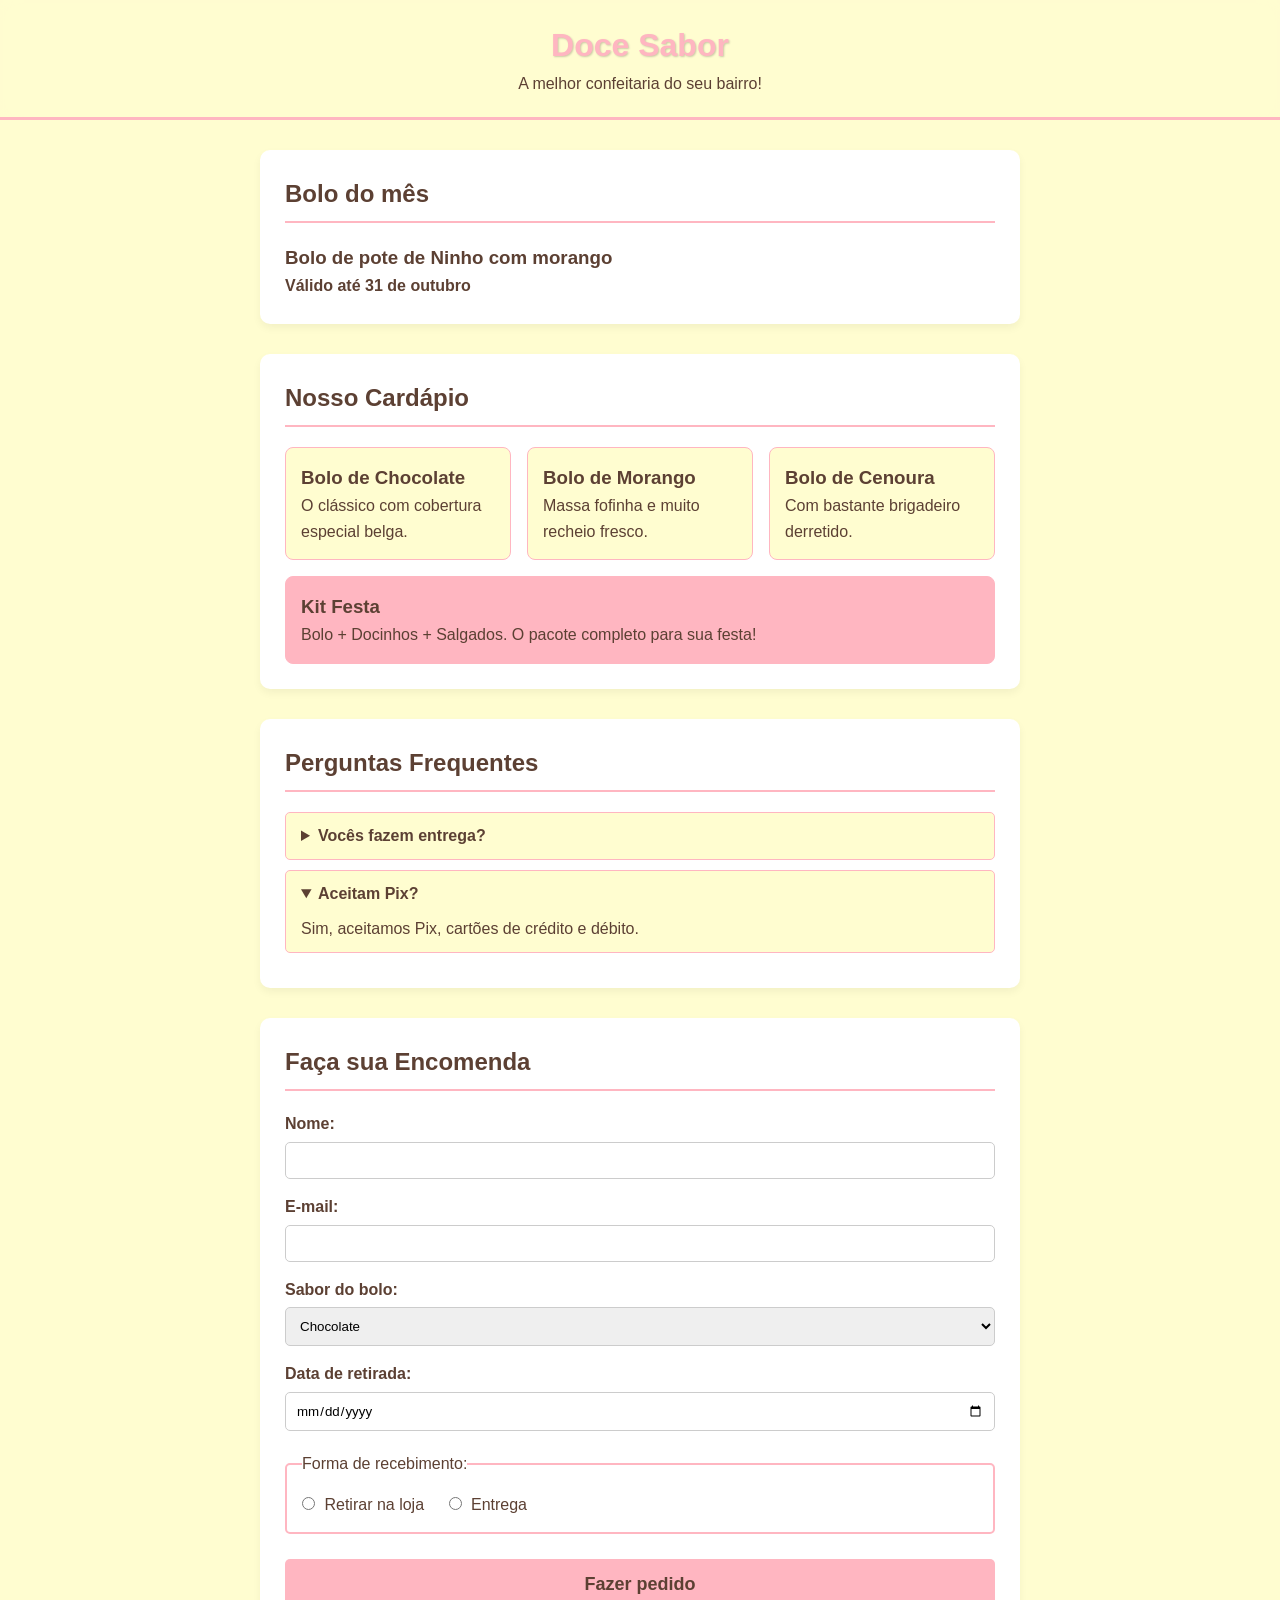
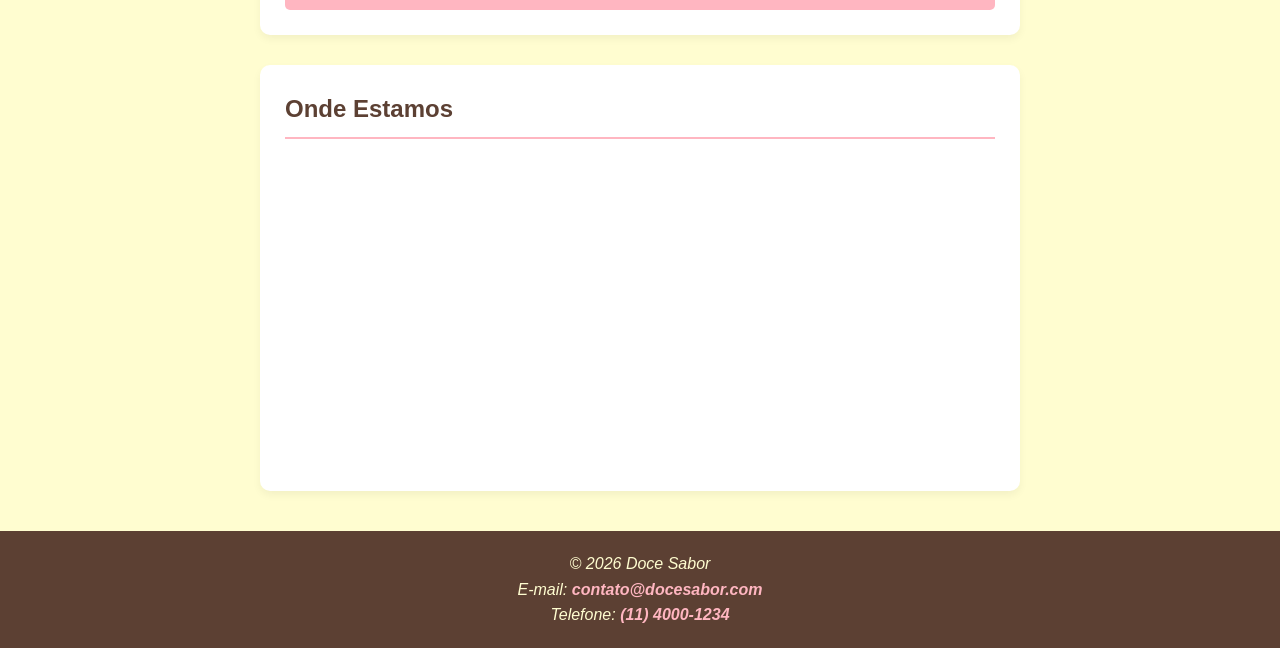
==== index.html @ 367946f3 "Doce Sabor" ====
<!DOCTYPE html>
<html lang="pt-BR">
<head>
    <meta charset="UTF-8">
    <meta name="viewport" content="width=device-width, initial-scale=1.0">
    <title>Doce Sabor</title>
    <!-- Ligação correta com o arquivo dentro da pasta css -->
    <link rel="stylesheet" href="/css/style.css">
</head>
<body>
    
    <!-- Cabeçalho com Glassmorphism (feito no CSS) -->
    <header>
        <h1>Doce Sabor</h1>
        <p>A melhor confeitaria do seu bairro!</p>
    </header>

    <main>
        <!-- Bolo do mês -->
        <section class="secao-padrao">
            <article class="bolo-mes">
                <h2>Bolo do mês</h2>
                <h3>Bolo de pote de Ninho com morango</h3>
                <p><strong>Válido até 31 de outubro</strong></p>
            </article>
        </section>

        <!-- Cardápio usando CSS Grid -->
        <section class="secao-padrao">
            <h2>Nosso Cardápio</h2>
            <div class="cardapio">
                <article class="card">
                    <h3>Bolo de Chocolate</h3>
                    <p>O clássico com cobertura especial belga.</p>
                </article>
                <article class="card">
                    <h3>Bolo de Morango</h3>
                    <p>Massa fofinha e muito recheio fresco.</p>
                </article>
                <article class="card">
                    <h3>Bolo de Cenoura</h3>
                    <p>Com bastante brigadeiro derretido.</p>
                </article>
                <!-- Destaque que ocupa todas as colunas -->
                <article class="card destaque">
                    <h3>Kit Festa</h3>
                    <p>Bolo + Docinhos + Salgados. O pacote completo para sua festa!</p>
                </article>
            </div>
        </section>

        <!-- Perguntas Frequentes (Sem JS) -->
        <section class="secao-padrao">
            <h2>Perguntas Frequentes</h2>
            <details>
                <summary>Vocês fazem entrega?</summary>
                <p>Sim! Entregamos em um raio de até 15km da nossa loja.</p>
            </details>
            <details open>
                <summary>Aceitam Pix?</summary>
                <p>Sim, aceitamos Pix, cartões de crédito e débito.</p>
            </details>
        </section>

        <!-- Formulário de Encomenda -->
        <section class="secao-padrao">
            <h2>Faça sua Encomenda</h2>
            <form action="/encomendas" method="post">
                <label for="nome">Nome:</label>
                <input type="text" id="nome" name="nome" required>

                <label for="email">E-mail:</label>
                <input type="email" id="email" name="email" required>

                <!-- Select com os sabores -->
                <label for="sabor">Sabor do bolo:</label>
                <select id="sabor" name="sabor">
                    <option value="chocolate">Chocolate</option>
                    <option value="morango">Morango</option>
                    <option value="cenoura">Cenoura com Brigadeiro</option>
                </select>

                <!-- Input de data -->
                <label for="data_retirada">Data de retirada:</label>
                <input type="date" id="data_retirada" name="data_retirada" required>

                <!-- Fieldset para os radio buttons (mesmo name) -->
                <fieldset>
                    <legend>Forma de recebimento:</legend>
                    <input type="radio" id="retirar_loja" name="recebimento" value="loja" required>
                    <label for="retirar_loja">Retirar na loja</label>

                    <input type="radio" id="entrega" name="recebimento" value="entrega">
                    <label for="entrega">Entrega</label>
                </fieldset>

                <button type="submit" class="btn-pedido">Fazer pedido</button>
            </form>
        </section>

        <!-- Mapa -->
        <section class="secao-padrao">
            <h2>Onde Estamos</h2>
            <!-- Iframe com o atributo title para acessibilidade -->
            <iframe 
                src="https://www.google.com/maps/embed?pb=!1m18!1m12!1m3!1d233875.61119158383!2d-47.099441705468706!3d-23.664997399999997!2m3!1f0!2f0!3f0!3m2!1i1024!2i768!4f13.1!3m3!1m2!1s0x94ce53ceac17f93b%3A0x3546a122a212c20e!2sDoce%20Sabor%20Confeitaria%20A!5e0!3m2!1spt-BR!2sbr!4v1792253892923!5m2!1spt-BR!2sbr" 
                width="100%" 
                height="300" 
                style="border:0; border-radius: 8px;" 
                allowfullscreen="" 
                loading="lazy"
                title="Mapa de localização da loja Doce Sabor">
            </iframe>
        </section>
    </main>

    <!-- Rodapé Semântico com Contatos Especiais -->
    <footer>
        <address>
            <p>&copy; 2026 Doce Sabor</p>
            <p>E-mail: <a href="mailto:contato@docesabor.com">contato@docesabor.com</a></p>
            <p>Telefone: <a href="tel:+551140001234">(11) 4000-1234</a></p>
        </address>
    </footer>

</body>
</html>
---- css/style.css ----
/* Paleta de Cores usando Variáveis CSS */
:root {
    --cor-rosa: #FFB6C1;
    --cor-marrom: #5C4033;
    --cor-creme: #FFFDD0;
    --cor-branca: #FFFFFF;
}

/* Reset básico */
* {
    box-sizing: border-box;
    margin: 0;
    padding: 0;
    font-family: Arial, sans-serif;
}

body {
    background-color: var(--cor-creme);
    color: var(--cor-marrom);
    line-height: 1.6;
}

/* 1. Header Fixo e Vidro Fosco (Glassmorphism) */
header {
    position: sticky;
    top: 0;
    /* Fundo translúcido */
    background-color: rgba(255, 253, 208, 0.7); 
    /* Filtro de desfoque */
    backdrop-filter: blur(10px);
    -webkit-backdrop-filter: blur(10px);
    z-index: 100;
    padding: 20px;
    text-align: center;
    border-bottom: 3px solid var(--cor-rosa);
}

header h1 {
    color: var(--cor-rosa);
    text-shadow: 1px 1px 2px rgba(0,0,0,0.2);
}

/* Layout Principal */
main {
    max-width: 800px;
    margin: 30px auto;
    padding: 0 20px;
}

.secao-padrao {
    background-color: var(--cor-branca);
    padding: 25px;
    border-radius: 10px;
    margin-bottom: 30px;
    box-shadow: 0 4px 8px rgba(0,0,0,0.05);
}

h2 {
    color: var(--cor-marrom);
    border-bottom: 2px solid var(--cor-rosa);
    padding-bottom: 8px;
    margin-bottom: 20px;
}

/* 2. Grid do Cardápio */
.cardapio {
    display: grid;
    /* 3 Colunas no Desktop */
    grid-template-columns: 1fr 1fr 1fr;
    gap: 16px;
}

.card {
    background-color: var(--cor-creme);
    padding: 15px;
    border-radius: 8px;
    border: 1px solid var(--cor-rosa);
}

.destaque {
    /* Ocupa da primeira até a última linha (todas as colunas) */
    grid-column: 1 / -1; 
    background-color: var(--cor-rosa);
}

/* Estilização de Detalhes (FAQ) */
details {
    background-color: var(--cor-creme);
    padding: 10px 15px;
    margin-bottom: 10px;
    border-radius: 5px;
    border: 1px solid var(--cor-rosa);
}

summary {
    font-weight: bold;
    cursor: pointer;
}

details p {
    margin-top: 10px;
}

/* Formulário */
form label {
    display: block;
    margin-top: 15px;
    font-weight: bold;
}

form input[type="text"],
form input[type="email"],
form input[type="date"],
form select {
    width: 100%;
    padding: 10px;
    margin-top: 5px;
    border: 1px solid #ccc;
    border-radius: 5px;
}

fieldset {
    margin-top: 20px;
    padding: 15px;
    border: 2px solid var(--cor-rosa);
    border-radius: 5px;
}

fieldset label {
    display: inline;
    font-weight: normal;
    margin-right: 20px;
    margin-left: 5px;
}

/* 3. Botão com Transição e Hover */
.btn-pedido {
    display: block;
    width: 100%;
    margin-top: 25px;
    background-color: var(--cor-rosa);
    color: var(--cor-marrom);
    font-size: 18px;
    font-weight: bold;
    border: none;
    padding: 15px;
    border-radius: 5px;
    cursor: pointer;
    /* Prepara a suavidade da animação */
    transition: transform 0.3s ease, background-color 0.3s ease;
}

.btn-pedido:hover {
    /* Cresce o botão suavemente */
    transform: scale(1.05);
    background-color: #ff9eaa;
}

/* Rodapé */
footer {
    background-color: var(--cor-marrom);
    color: var(--cor-creme);
    text-align: center;
    padding: 20px;
    margin-top: 40px;
}

footer a {
    color: var(--cor-rosa);
    text-decoration: none;
    font-weight: bold;
}

footer a:hover {
    text-decoration: underline;
}

/* 4. Media Query para Celulares */
@media (max-width: 768px) {
    .cardapio {
        /* Passa a ter 1 coluna em telas menores que 768px */
        grid-template-columns: 1fr;
    }
}
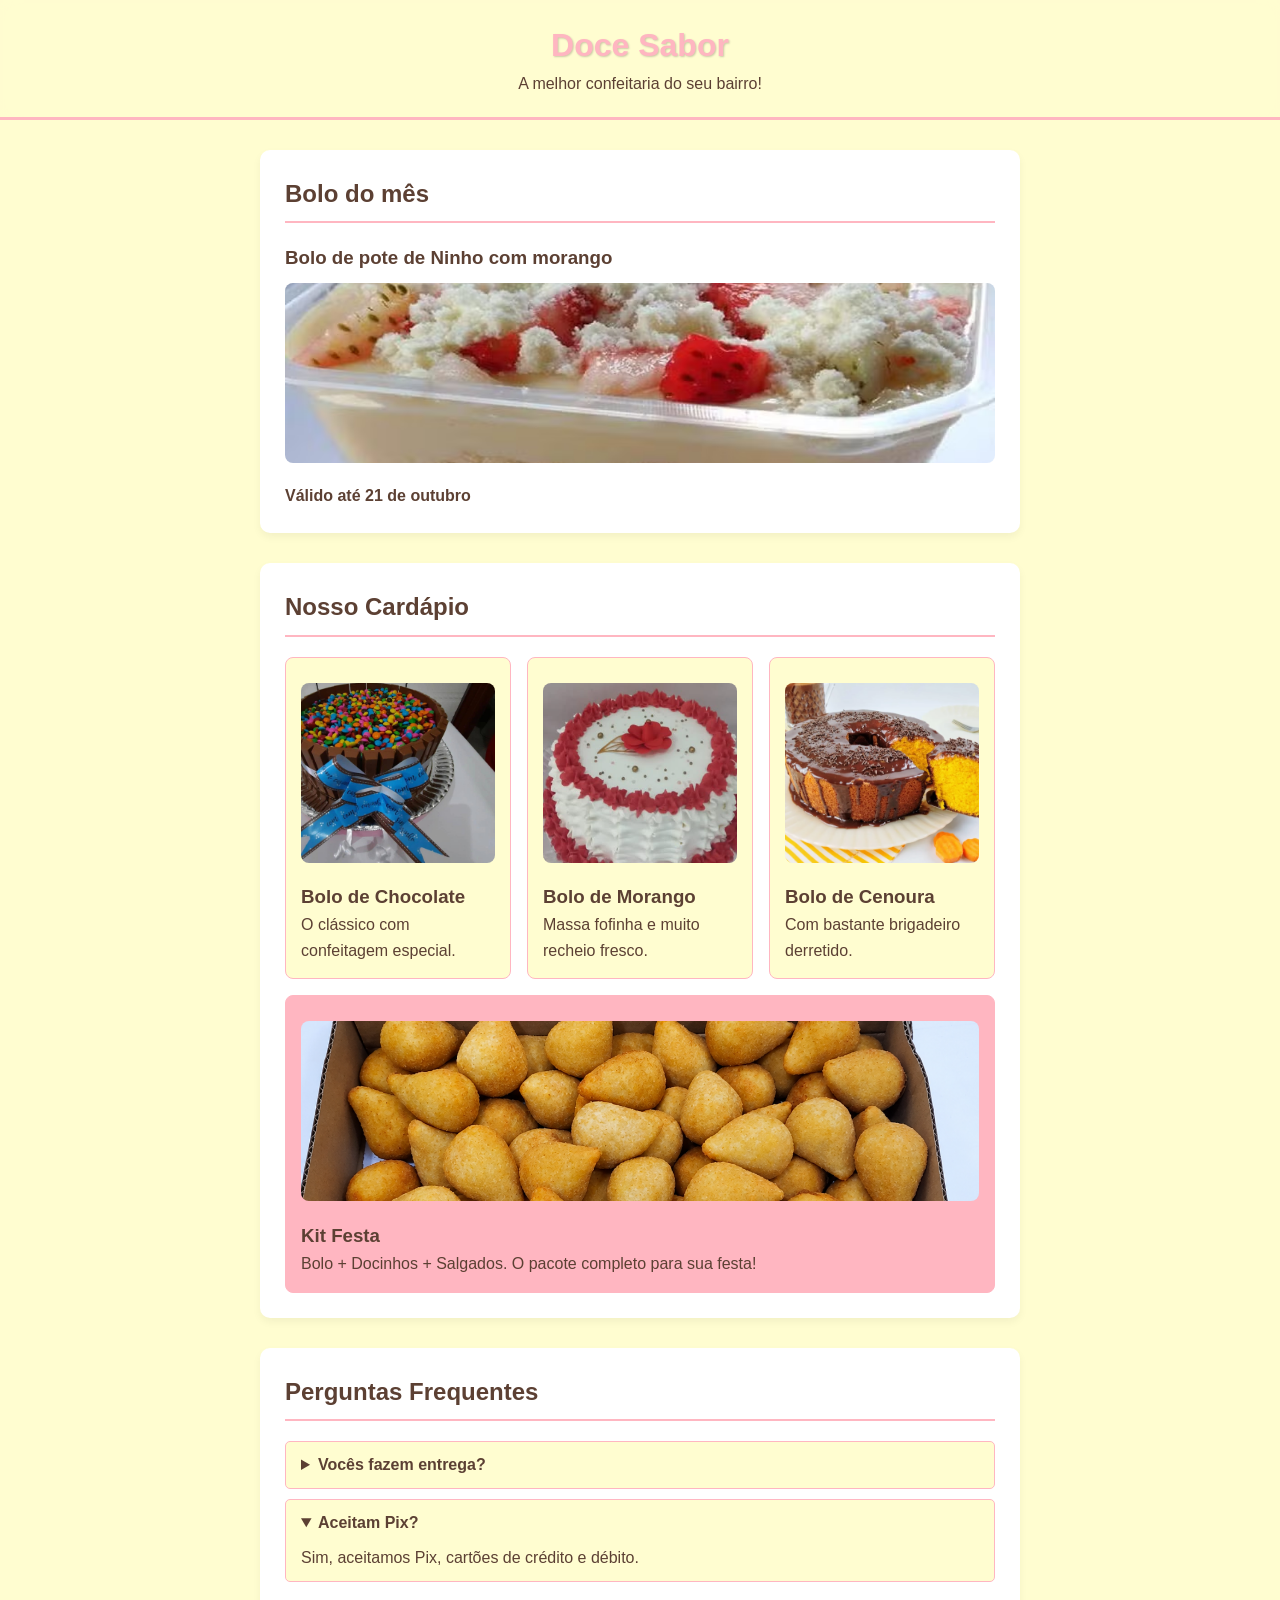
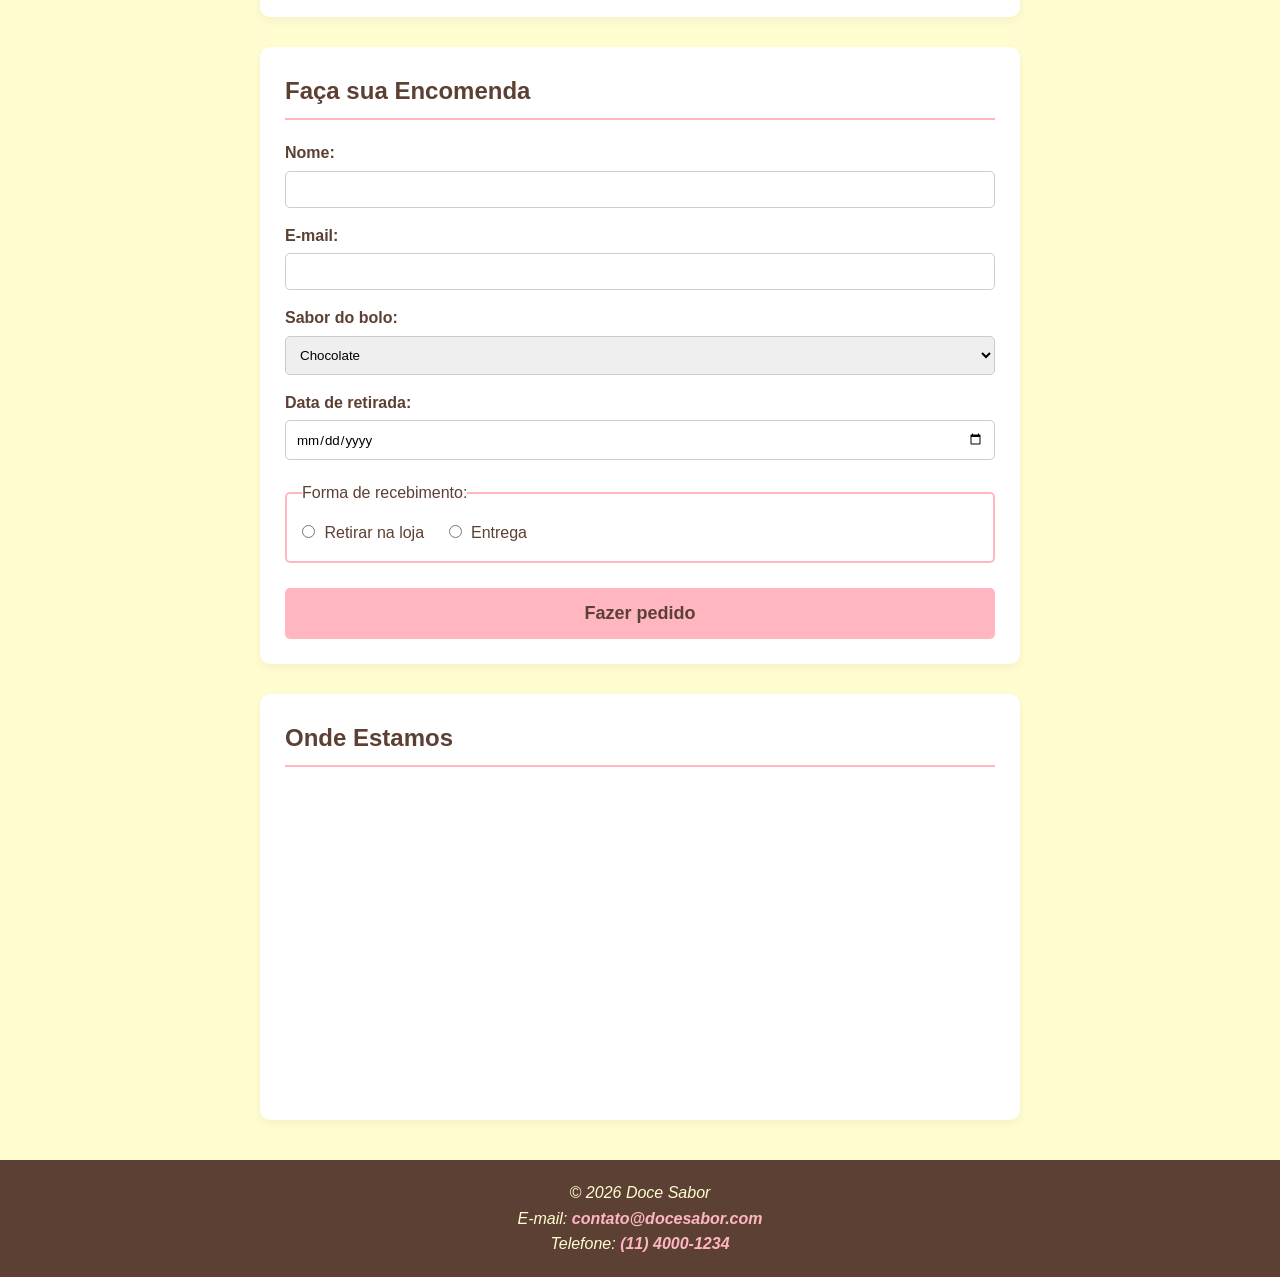
==== commit 5052b8cf: "index e style do prototipo" ====
--- a/index.html
+++ b/index.html
@@ -4,12 +4,11 @@
     <meta charset="UTF-8">
     <meta name="viewport" content="width=device-width, initial-scale=1.0">
     <title>Doce Sabor</title>
-    <!-- Ligação correta com o arquivo dentro da pasta css -->
-    <link rel="stylesheet" href="/css/style.css">
+    <link rel="stylesheet" href="css/style.css">
 </head>
 <body>
     
-    <!-- Cabeçalho com Glassmorphism (feito no CSS) -->
+    <!-- Cabeçalho com Glassmorphism -->
     <header>
         <h1>Doce Sabor</h1>
         <p>A melhor confeitaria do seu bairro!</p>
@@ -21,35 +20,41 @@
             <article class="bolo-mes">
                 <h2>Bolo do mês</h2>
                 <h3>Bolo de pote de Ninho com morango</h3>
-                <p><strong>Válido até 31 de outubro</strong></p>
+                <img src="/img/bolo-no-pote-de-leite-ninho-com-morango.jpg" alt="Bolo de pote de Ninho com morango">
+                <p><strong>Válido até 21 de outubro</strong></p>
             </article>
         </section>
 
-        <!-- Cardápio usando CSS Grid -->
+        <!-- Cardápio -->
         <section class="secao-padrao">
             <h2>Nosso Cardápio</h2>
             <div class="cardapio">
                 <article class="card">
+                    <img src="/img/bolo_chocolate.jpg" alt="Bolo de Chocolate">
                     <h3>Bolo de Chocolate</h3>
-                    <p>O clássico com cobertura especial belga.</p>
+                    <p>O clássico com confeitagem especial.</p>
                 </article>
                 <article class="card">
+                    <img src="/img/bolo_morango.jpg" alt="Bolo de Morango">
                     <h3>Bolo de Morango</h3>
                     <p>Massa fofinha e muito recheio fresco.</p>
                 </article>
                 <article class="card">
+                    <img src="/img/bolo_cenoura.jpg" alt="Bolo de Cenoura">
                     <h3>Bolo de Cenoura</h3>
                     <p>Com bastante brigadeiro derretido.</p>
                 </article>
+
                 <!-- Destaque que ocupa todas as colunas -->
                 <article class="card destaque">
+                    <img src="/img/kit_festa.jpg" alt="Kit Festa completo">
                     <h3>Kit Festa</h3>
                     <p>Bolo + Docinhos + Salgados. O pacote completo para sua festa!</p>
                 </article>
             </div>
         </section>
 
-        <!-- Perguntas Frequentes (Sem JS) -->
+        <!-- Perguntas Frequentes -->
         <section class="secao-padrao">
             <h2>Perguntas Frequentes</h2>
             <details>
@@ -84,7 +89,7 @@
                 <label for="data_retirada">Data de retirada:</label>
                 <input type="date" id="data_retirada" name="data_retirada" required>
 
-                <!-- Fieldset para os radio buttons (mesmo name) -->
+                <!-- Fieldset para os radio buttons -->
                 <fieldset>
                     <legend>Forma de recebimento:</legend>
                     <input type="radio" id="retirar_loja" name="recebimento" value="loja" required>
@@ -101,7 +106,6 @@
         <!-- Mapa -->
         <section class="secao-padrao">
             <h2>Onde Estamos</h2>
-            <!-- Iframe com o atributo title para acessibilidade -->
             <iframe 
                 src="https://www.google.com/maps/embed?pb=!1m18!1m12!1m3!1d233875.61119158383!2d-47.099441705468706!3d-23.664997399999997!2m3!1f0!2f0!3f0!3m2!1i1024!2i768!4f13.1!3m3!1m2!1s0x94ce53ceac17f93b%3A0x3546a122a212c20e!2sDoce%20Sabor%20Confeitaria%20A!5e0!3m2!1spt-BR!2sbr!4v1792253892923!5m2!1spt-BR!2sbr" 
                 width="100%" 
@@ -114,7 +118,7 @@
         </section>
     </main>
 
-    <!-- Rodapé Semântico com Contatos Especiais -->
+    <!-- Rodapé -->
     <footer>
         <address>
             <p>&copy; 2026 Doce Sabor</p>
--- a/css/style.css
+++ b/css/style.css
@@ -6,7 +6,7 @@
     --cor-branca: #FFFFFF;
 }
 
-/* Reset básico */
+/* Reset */
 * {
     box-sizing: border-box;
     margin: 0;
@@ -20,13 +20,11 @@
     line-height: 1.6;
 }
 
-/* 1. Header Fixo e Vidro Fosco (Glassmorphism) */
+/* Header Fixo e Vidro Fosco */
 header {
     position: sticky;
     top: 0;
-    /* Fundo translúcido */
     background-color: rgba(255, 253, 208, 0.7); 
-    /* Filtro de desfoque */
     backdrop-filter: blur(10px);
     -webkit-backdrop-filter: blur(10px);
     z-index: 100;
@@ -62,10 +60,20 @@
     margin-bottom: 20px;
 }
 
-/* 2. Grid do Cardápio */
+/* Formatação e Ajuste das Imagens */
+.bolo-mes img,
+.card img {
+    width: 100%;
+    height: 180px;
+    object-fit: cover;
+    border-radius: 8px;
+    margin-top: 10px;
+    margin-bottom: 12px;
+}
+
+/* Grid do Cardápio */
 .cardapio {
     display: grid;
-    /* 3 Colunas no Desktop */
     grid-template-columns: 1fr 1fr 1fr;
     gap: 16px;
 }
@@ -78,12 +86,11 @@
 }
 
 .destaque {
-    /* Ocupa da primeira até a última linha (todas as colunas) */
     grid-column: 1 / -1; 
     background-color: var(--cor-rosa);
 }
 
-/* Estilização de Detalhes (FAQ) */
+/* Estilização de Detalhes */
 details {
     background-color: var(--cor-creme);
     padding: 10px 15px;
@@ -133,7 +140,7 @@
     margin-left: 5px;
 }
 
-/* 3. Botão com Transição e Hover */
+/* Botão com Transição e Hover */
 .btn-pedido {
     display: block;
     width: 100%;
@@ -146,12 +153,10 @@
     padding: 15px;
     border-radius: 5px;
     cursor: pointer;
-    /* Prepara a suavidade da animação */
     transition: transform 0.3s ease, background-color 0.3s ease;
 }
 
 .btn-pedido:hover {
-    /* Cresce o botão suavemente */
     transform: scale(1.05);
     background-color: #ff9eaa;
 }
@@ -175,10 +180,9 @@
     text-decoration: underline;
 }
 
-/* 4. Media Query para Celulares */
+/* Media Query para Celulares */
 @media (max-width: 768px) {
     .cardapio {
-        /* Passa a ter 1 coluna em telas menores que 768px */
         grid-template-columns: 1fr;
     }
 }
